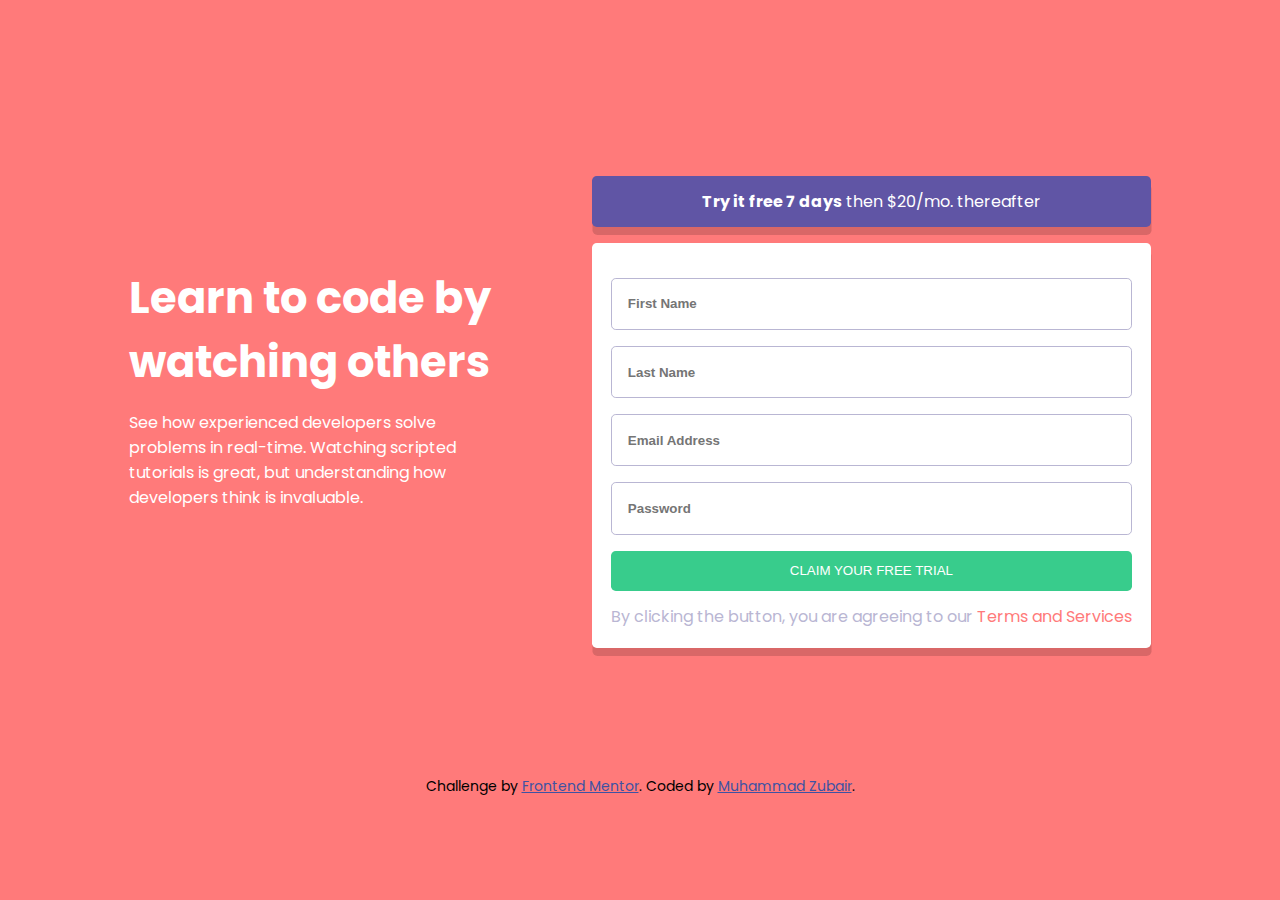
==== 01. Newbie level Projects/intro-component-with-signup-form/index.html @ 35622a6f "changed folder name" ====
<!DOCTYPE html>
<html lang="en">
<head>
  <meta charset="UTF-8">
  <meta name="viewport" content="width=device-width, initial-scale=1.0"> <!-- displays site properly based on user's device -->

  <link rel="icon" type="image/png" sizes="32x32" href="./images/favicon-32x32.png">
  <link rel="stylesheet" href="./css/styles.css">
  
  <title>Frontend Mentor | Intro component with sign up form</title>

  <!-- Feel free to remove these styles or customise in your own stylesheet 👍 -->
  <style>
    .attribution { font-size: 14px; text-align: center; }
    .attribution a { color: hsl(228, 45%, 44%); }
  </style>
</head>
<body>
  <div class="content-container">
    <div class="text-content">
      <h1>Learn to code by watching others</h1>
      <p>See how experienced developers solve problems in real-time. Watching scripted tutorials is great, 
        but understanding how developers think is invaluable.</p>
    </div>
    <div class="form-container">
      <div class="try-free">
        <p><span>Try it free 7 days</span> then $20/mo. thereafter</p>
      </div>
      <div class="form-content">
        <form action="">
          <div class="first-name-field">
            <input type="text" placeholder="First Name" name="firstName" onkeyup="return validate(event)"><p class="error">First Name cannot be empty</p>
          </div>
          <div class="last-name-field">
            <input type="text" placeholder="Last Name" name="lastName" onkeyup="return validate(event)"><p class="error">Last Name cannot be empty</p>
          </div>
          <div class="email-field">
            <input type="email" placeholder="Email Address" name="email" onkeyup="return validateEmail(event)"><p class="error">Looks like not an email</p>
          </div>
          <div class="password-field">
            <input type="text" placeholder="Password" name="password" onkeyup="return validate(event)"><p class="error">Password cannot be empty.</p>
          </div>
          <button class="sbmt-btn">Claim your free trial</button>
        </form>
        <p class="terms">By clicking the button, you are agreeing to our <span>Terms and Services</span></p>
      </div>
    </div>
  </div>  
  <script src="./js/formValidation.js"></script>
  <footer>
    <p class="attribution">
      Challenge by <a href="https://www.frontendmentor.io?ref=challenge" target="_blank">Frontend Mentor</a>. 
      Coded by <a href="#">Muhammad Zubair</a>.
    </p>
  </footer>
</body>
</html>
---- 01. Newbie level Projects/intro-component-with-signup-form/css/styles.css ----
@import url("https://fonts.googleapis.com/css2?family=Poppins:wght@400;500;600;700&display=swap");
*,
*::before,
*::after {
  margin: 0;
  padding: 0;
  -webkit-box-sizing: border-box;
          box-sizing: border-box;
}

body {
  background-color: #ff7a7a;
  background-image: url(/images/bg-intro-mobile.png);
  font-size: 16px;
  font-family: 'Poppins',sans-serif;
}

.content-container {
  display: -webkit-box;
  display: -ms-flexbox;
  display: flex;
  -webkit-box-pack: justify;
      -ms-flex-pack: justify;
          justify-content: space-between;
  -webkit-box-align: center;
      -ms-flex-align: center;
          align-items: center;
  -webkit-box-orient: vertical;
  -webkit-box-direction: normal;
      -ms-flex-direction: column;
          flex-direction: column;
  color: white;
  padding: 10vw 7vw;
  text-align: center;
}

.content-container .text-content {
  width: 80vw;
}

.content-container .text-content p {
  margin-top: 1rem;
}

.content-container .form-container {
  margin-top: 3rem;
}

.content-container .form-container .try-free {
  background-color: #6055a5;
  padding: 0.8rem 4.3rem;
  margin-bottom: 1rem;
  border-radius: 0.3rem;
  -webkit-box-shadow: 0.5px 8px rgba(0, 0, 0, 0.15);
          box-shadow: 0.5px 8px rgba(0, 0, 0, 0.15);
}

.content-container .form-container .try-free span {
  font-weight: bold;
}

.content-container .form-container .form-content {
  background-color: white;
  border-radius: 0.3rem;
  -webkit-box-shadow: 0.5px 8px rgba(0, 0, 0, 0.15);
          box-shadow: 0.5px 8px rgba(0, 0, 0, 0.15);
  text-align: center;
  padding: 1.2rem;
}

.content-container .form-container .form-content form * {
  width: 100%;
}

.content-container .form-container .form-content form input {
  border: 1px solid #b9b6d3;
  border-radius: 0.3rem;
  padding: 1.1rem 1rem;
  margin-top: 1rem;
  font-weight: bold;
}

.content-container .form-container .form-content form input.error-style {
  border: 1px solid red;
  background: url(/images/icon-error.svg) no-repeat;
  background-position-x: right;
  background-position-y: center;
  color: red;
}

.content-container .form-container .form-content form input:focus {
  border: 1px solid #3e3c49;
}

.content-container .form-container .form-content form .error {
  display: none;
  text-align: end;
}

.content-container .form-container .form-content form .error.active {
  color: red;
  display: block;
}

.content-container .form-container .form-content form .sbmt-btn {
  background-color: #38cc8c;
  border: none;
  padding: 0.8rem 1.6rem;
  border-radius: 0.3rem;
  color: white;
  text-transform: uppercase;
  margin-top: 1rem;
}

.content-container .form-container .form-content form .sbmt-btn:hover {
  background-color: rgba(56, 204, 140, 0.7);
}

.content-container .form-container .form-content .terms {
  margin-top: 0.8rem;
  color: #b9b6d3;
}

.content-container .form-container .form-content .terms span {
  color: #ff7a7a;
}

@media (min-width: 900px) {
  .content-container {
    display: -webkit-box;
    display: -ms-flexbox;
    display: flex;
    -ms-flex-pack: distribute;
        justify-content: space-around;
    -webkit-box-align: center;
        -ms-flex-align: center;
            align-items: center;
    -webkit-box-orient: horizontal;
    -webkit-box-direction: normal;
        -ms-flex-direction: row;
            flex-direction: row;
  }
  .content-container .text-content {
    width: 30vw;
    text-align: left;
  }
  .content-container .text-content h1 {
    font-size: 2.7em;
  }
}
/*# sourceMappingURL=styles.css.map */
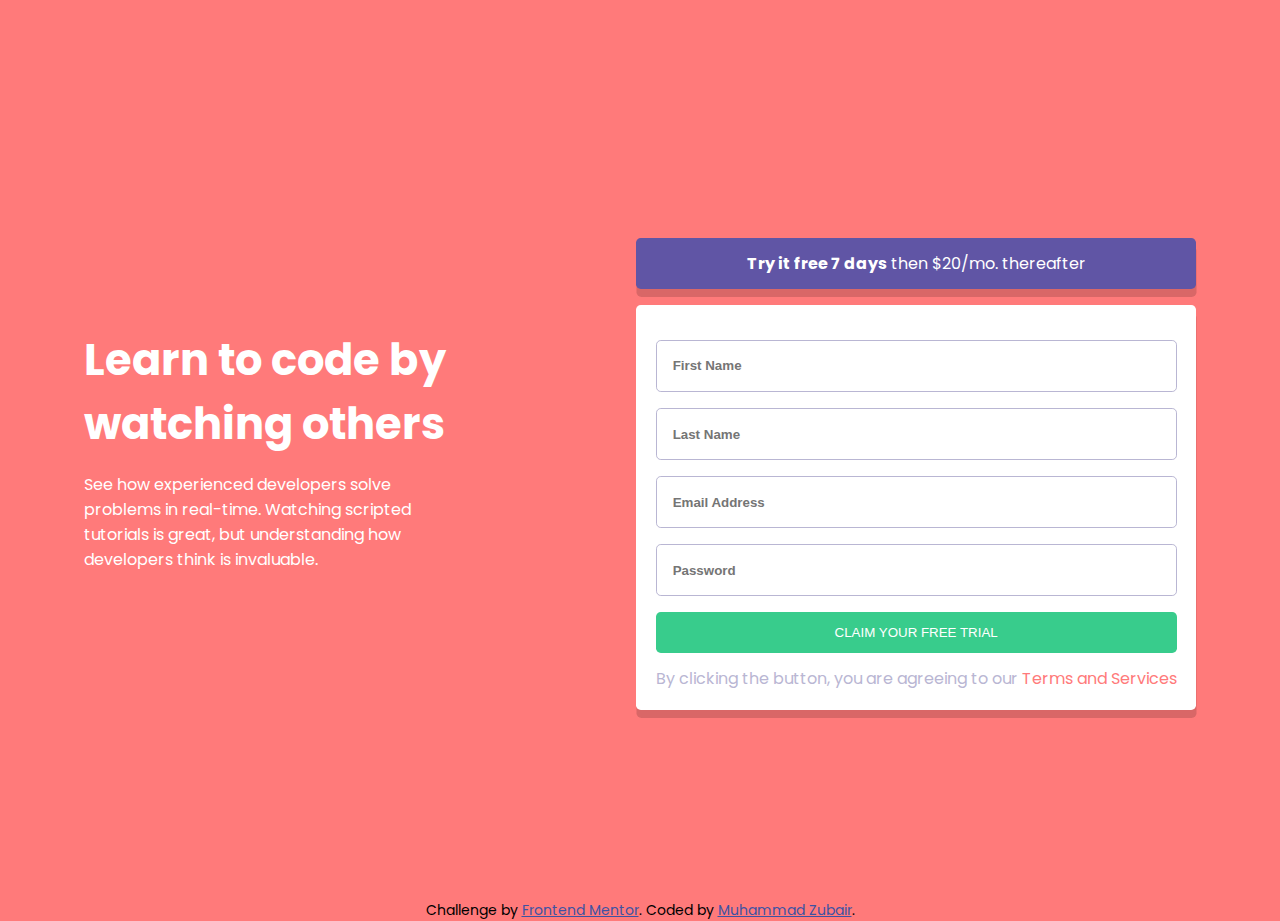
==== commit 896795c9: "some tweaks with accessiblity" ====
--- a/01. Newbie level Projects/intro-component-with-signup-form/index.html
+++ b/01. Newbie level Projects/intro-component-with-signup-form/index.html
@@ -1,57 +1,110 @@
 <!DOCTYPE html>
 <html lang="en">
-<head>
-  <meta charset="UTF-8">
-  <meta name="viewport" content="width=device-width, initial-scale=1.0"> <!-- displays site properly based on user's device -->
+  <head>
+    <meta charset="UTF-8" />
+    <meta name="viewport" content="width=device-width, initial-scale=1.0" />
+    <!-- displays site properly based on user's device -->
 
-  <link rel="icon" type="image/png" sizes="32x32" href="./images/favicon-32x32.png">
-  <link rel="stylesheet" href="./css/styles.css">
-  
-  <title>Frontend Mentor | Intro component with sign up form</title>
+    <link
+      rel="icon"
+      type="image/png"
+      sizes="32x32"
+      href="./images/favicon-32x32.png"
+    />
+    <link rel="stylesheet" href="./css/styles.css" />
 
-  <!-- Feel free to remove these styles or customise in your own stylesheet 👍 -->
-  <style>
-    .attribution { font-size: 14px; text-align: center; }
-    .attribution a { color: hsl(228, 45%, 44%); }
-  </style>
-</head>
-<body>
-  <div class="content-container">
-    <div class="text-content">
-      <h1>Learn to code by watching others</h1>
-      <p>See how experienced developers solve problems in real-time. Watching scripted tutorials is great, 
-        but understanding how developers think is invaluable.</p>
-    </div>
-    <div class="form-container">
-      <div class="try-free">
-        <p><span>Try it free 7 days</span> then $20/mo. thereafter</p>
+    <title>Frontend Mentor | Intro component with sign up form</title>
+
+    <!-- Feel free to remove these styles or customise in your own stylesheet 👍 -->
+    <style>
+      .attribution {
+        font-size: 14px;
+        text-align: center;
+      }
+      .attribution a {
+        color: hsl(228, 45%, 44%);
+      }
+    </style>
+  </head>
+  <body>
+    <main class="content-container">
+      <div class="text-content">
+        <h1>Learn to code by watching others</h1>
+        <p>
+          See how experienced developers solve problems in real-time. Watching
+          scripted tutorials is great, but understanding how developers think is
+          invaluable.
+        </p>
       </div>
-      <div class="form-content">
-        <form action="">
-          <div class="first-name-field">
-            <input type="text" placeholder="First Name" name="firstName" onkeyup="return validate(event)"><p class="error">First Name cannot be empty</p>
-          </div>
-          <div class="last-name-field">
-            <input type="text" placeholder="Last Name" name="lastName" onkeyup="return validate(event)"><p class="error">Last Name cannot be empty</p>
-          </div>
-          <div class="email-field">
-            <input type="email" placeholder="Email Address" name="email" onkeyup="return validateEmail(event)"><p class="error">Looks like not an email</p>
-          </div>
-          <div class="password-field">
-            <input type="text" placeholder="Password" name="password" onkeyup="return validate(event)"><p class="error">Password cannot be empty.</p>
-          </div>
-          <button class="sbmt-btn">Claim your free trial</button>
-        </form>
-        <p class="terms">By clicking the button, you are agreeing to our <span>Terms and Services</span></p>
+      <div class="form-container">
+        <div class="try-free">
+          <p><span>Try it free 7 days</span> then $20/mo. thereafter</p>
+        </div>
+        <div class="form-content">
+          <form>
+            <div class="first-name-field">
+              <label for="firstName" class="hidden">First Name</label>
+              <input
+                id="firstName"
+                type="text"
+                placeholder="First Name"
+                name="firstName"
+                onkeyup="return validate(event)"
+              />
+              <p class="error">First Name cannot be empty</p>
+            </div>
+            <div class="last-name-field">
+              <label for="lastName" class="hidden">Last Name</label>
+              <input
+                id="lastName"
+                type="text"
+                placeholder="Last Name"
+                name="lastName"
+                onkeyup="return validate(event)"
+              />
+              <p class="error">Last Name cannot be empty</p>
+            </div>
+            <div class="email-field">
+              <label for="email" class="hidden">Email</label>
+              <input
+                id="email"
+                type="email"
+                placeholder="Email Address"
+                name="email"
+                onkeyup="return validateEmail(event)"
+              />
+              <p class="error">Looks like not an email</p>
+            </div>
+            <div class="password-field">
+              <label for="password" class="hidden">Password</label>
+              <input
+                id="password"
+                type="text"
+                placeholder="Password"
+                name="password"
+                onkeyup="return validate(event)"
+              />
+              <p class="error">Password cannot be empty.</p>
+            </div>
+            <button type="submit" class="sbmt-btn">
+              Claim your free trial
+            </button>
+          </form>
+          <p class="terms">
+            By clicking the button, you are agreeing to our
+            <span>Terms and Services</span>
+          </p>
+        </div>
       </div>
-    </div>
-  </div>  
-  <script src="./js/formValidation.js"></script>
-  <footer>
-    <p class="attribution">
-      Challenge by <a href="https://www.frontendmentor.io?ref=challenge" target="_blank">Frontend Mentor</a>. 
-      Coded by <a href="#">Muhammad Zubair</a>.
-    </p>
-  </footer>
-</body>
-</html>+    </main>
+    <script src="./js/formValidation.js"></script>
+    <footer>
+      <p class="attribution">
+        Challenge by
+        <a href="https://www.frontendmentor.io?ref=challenge" target="_blank"
+          >Frontend Mentor</a
+        >. Coded by <a href="#">Muhammad Zubair</a>.
+      </p>
+    </footer>
+  </body>
+</html>
--- a/01. Newbie level Projects/intro-component-with-signup-form/css/styles.css
+++ b/01. Newbie level Projects/intro-component-with-signup-form/css/styles.css
@@ -12,7 +12,7 @@
   background-color: #ff7a7a;
   background-image: url(/images/bg-intro-mobile.png);
   font-size: 16px;
-  font-family: 'Poppins',sans-serif;
+  font-family: "Poppins", sans-serif;
 }
 
 .content-container {
@@ -139,6 +139,8 @@
     -webkit-box-direction: normal;
         -ms-flex-direction: row;
             flex-direction: row;
+    padding: 0;
+    min-height: 100vh;
   }
   .content-container .text-content {
     width: 30vw;
@@ -147,5 +149,12 @@
   .content-container .text-content h1 {
     font-size: 2.7em;
   }
+  .content-container .sbmt-btn {
+    cursor: pointer;
+  }
+}
+
+.hidden {
+  display: none;
 }
 /*# sourceMappingURL=styles.css.map */